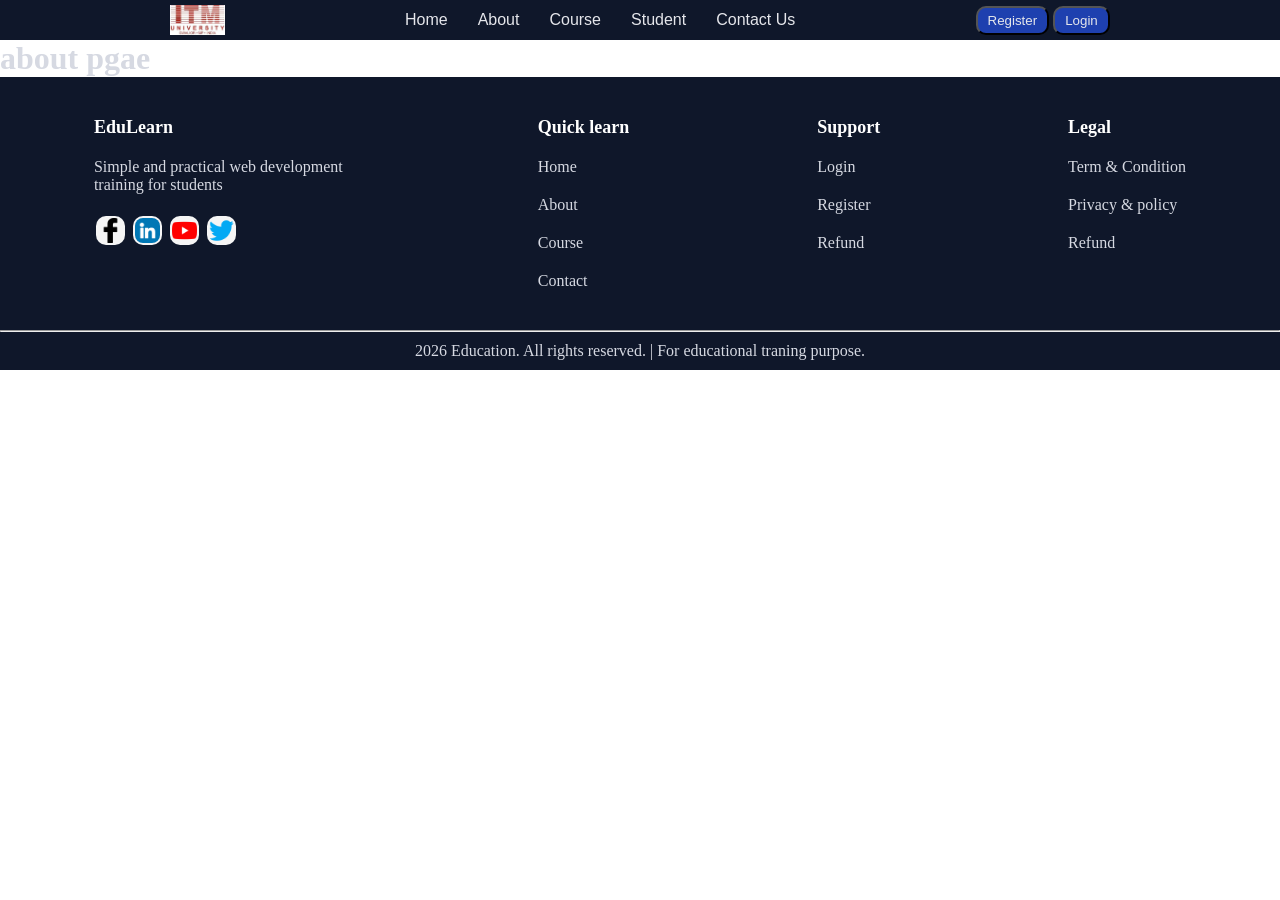
==== about.html @ 52ec39aa "starting project" ====
<!DOCTYPE html>
<html lang="en">
<head>
    <meta charset="UTF-8">
    <meta name="viewport" content="width=device-width, initial-scale=1.0">
    <title>About</title>
     <link rel="stylesheet" href="./css/about.css">
</head>
<body>
     <section>
        <header class="header">
          <img id="logo" src="../images/logo.png" alt="">
          <nav class="nav-link">
            <li><a href="../index.html"> Home</a></li>
            <li><a href="../about.html"> About</a></li>
            <li><a href="../course.html"> Course</a></li>
            <li><a href="../student.html"> Student</a></li>
            <li><a href="../contact.html"> Contact Us</a></li>
          
          
          </nav>
          <div class="btn-div">
            <a  class="btn" href="../register.html"> <button> Register</button></a>
            <a  class="btn" href="../login.html"> <button> Login</button></a>
          </div>


        </header>
    </section>
    <main>
        <h1>about pgae </h1>
    </main>

    <!-- footer -->
    <footer class="footer">
        <div>
            <!-- div top -->
             <div class="top-footer">
                <!-- item 1 -->
                 <div class="item-1 item">
                 <h4>EduLearn</h4>
                 <p>Simple and practical web development training for students</p>
                 <!-- social icons -->
                  <div class="social-icons">
                    <a href="#"><img src="./images/facebook-logo.png" alt=""></a>
                     <a href="#"><img src="./images/linkedin.png" alt=""></a>
                      <a href="#"><img src="./images/youtube.png" alt=""></a>
                       <a href="#"><img src="./images/twitter.png" alt=""></a>
                  </div>
                 </div>
                  
                    <!-- item 2 -->
                  
                 <div class="item">
                     <h4>Quick learn</h4>
                     <li><a href="./index.html">Home</a></li>
                     <li><a href="./about.html">About</a></li>
                     <li><a href="./course.html">Course</a></li>
                     <li><a href="./contact.html">Contact</a></li>
                 </div>
                  <!-- item 3 -->
                   <div class="item">
                    <h4>Support</h4>
                    <li><a href="./login.html">Login</a></li>
                    <li><a href="./register.html">Register</a></li>
                    <li><a href="./refund.html">Refund</a></li>
                   </div>
                   <!-- item 4 -->
                    <div class="item">
                        <h4>Legal</h4>
                        <li><a href="./term-condition.html">Term & Condition</a></li>
                         <li><a href="./privacy-policy.html">Privacy & policy</a></li>
                          <li><a href="./refund.html">Refund</a></li>
                          
                    </div>
             </div>
             <hr>
             <div class="bottom-section">
               <p> 2026 Education. All rights reserved. | For educational traning purpose.</p>
             </div>
        </div>
    </footer>
    
</body>
</html>
---- css/about.css ----
*{
            margin: 0;
            padding: 0;
        }
        .header{
            background-color: #0F172A;
            display: flex;
            justify-content: space-evenly;
            align-items: center;
            height: 40px;
            color: #E5E6EB;
        }
        #logo{
            height: 30px;
        }
        .nav-link{
            display: flex;
            gap: 10px;
            list-style: none;
            
           
        }

        .nav-link a{
            text-decoration: none;
            color: #E5E6EB;
            font-family: Inter, "Segoe UI", sans-serif;
            font-weight: 500;
             padding: 5px 10px;
            border-radius: 10px;
        }

        .nav-link a:hover{
            background-color: #1E40AF;
            color: white;
            padding: 5px 10px;
            border-radius: 10px;
        }
        .btn-div button{

            color: #E5E6EB;
            background-color: #1E40AF;
              padding: 5px 10px;
            border-radius: 10px;
        }
        .btn-div button:hover{
            color: white;
            font-weight: 400;

        }

        /* footer */

        * {
            margin: 0;
            padding: 0;
            color: #D6D9E2;
           
        }
        .footer{
            background-color: #0F172A;
        }

         .top-footer{
            display: flex;
            justify-content: space-around;
            list-style: none;
            padding-top: 40px;
            padding-bottom: 40px;
            align-items: start;

        }
        .item-1{
          width: 20%;
        }

        .social-icons img{
          height: 25px;
          background-color: whitesmoke;
          border-radius: 10px;
          padding: 2px;
          margin: 2px;
        }
       
        .item{
            display: flex;
            flex-direction: column;
            
             gap: 20px;
        }
        .item a {
            text-decoration: none;
        }
        .item h4{
            color: white;
            font-size: large;
            font-weight: 800;
        }
        .item a:hover{
            color: rgb(135, 135, 234);
        }
        .bottom-section {
            padding: 10px;
           text-align: center;

        }
        @media(max-width:740px){
            .top-footer{
                flex-direction: column;
                gap: 30px;
                align-items: start;
            }
            .item{
                width: auto;
                padding-left: 20px;
                gap: 20px;
            }
        }
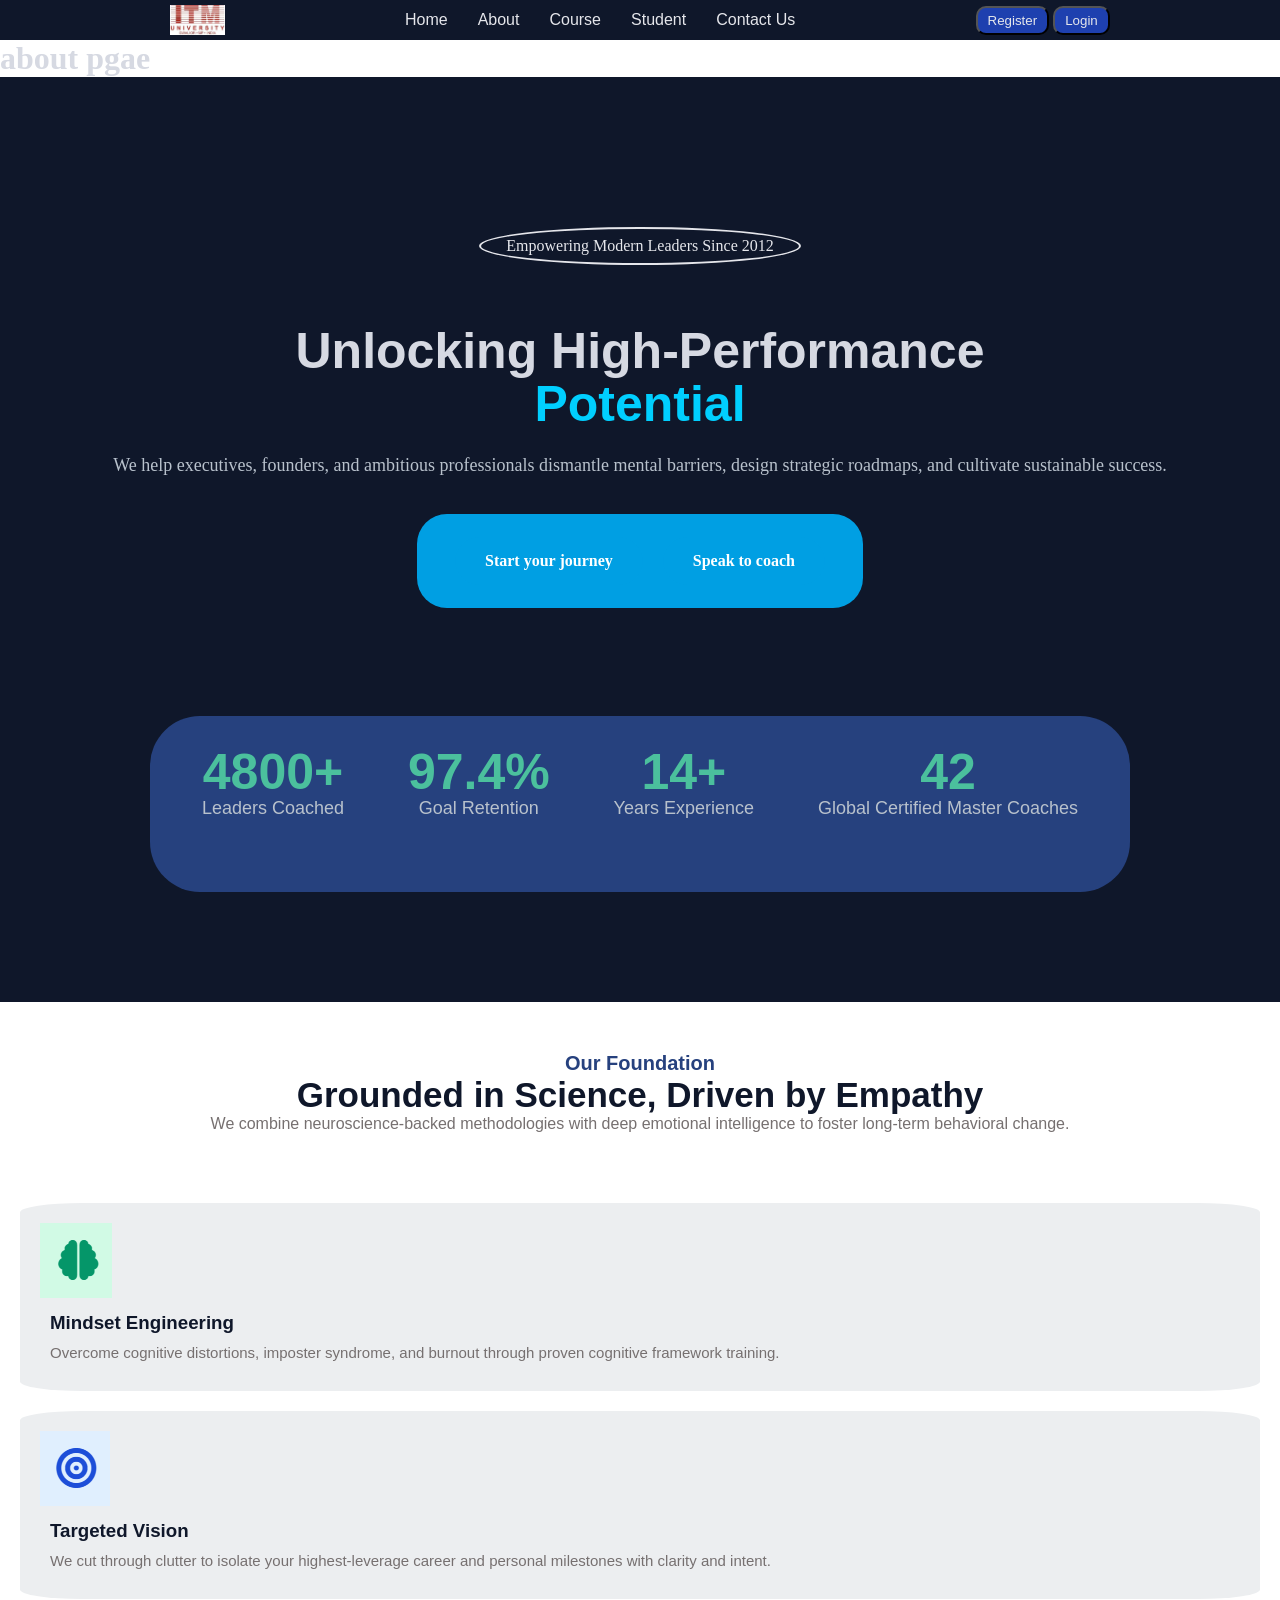
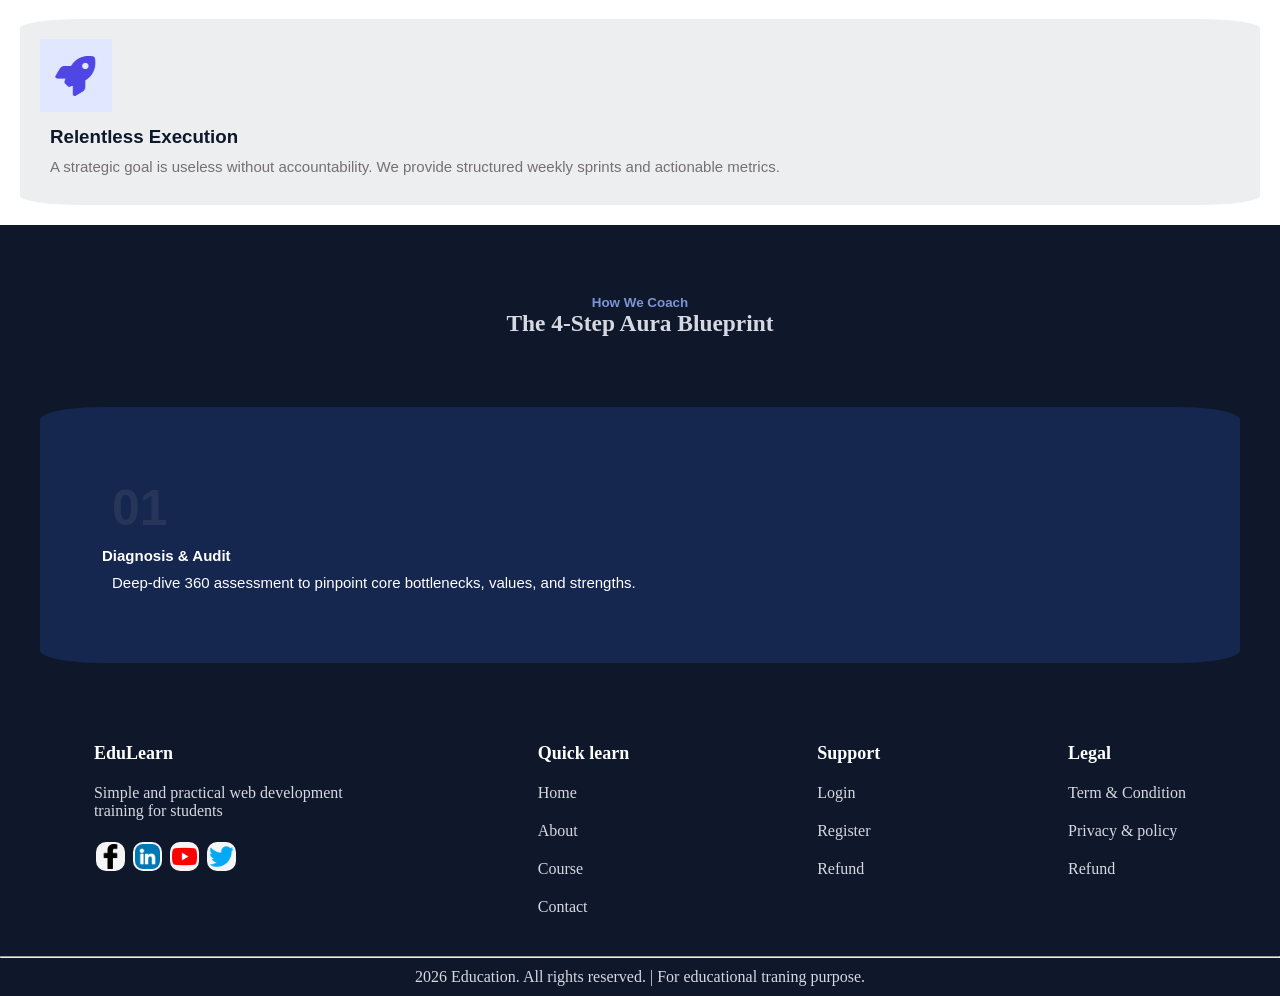
==== commit 34080e05: "Mini_prject_Edulearn" ====
--- a/about.html
+++ b/about.html
@@ -29,6 +29,61 @@
     </section>
     <main>
         <h1>about pgae </h1>
+
+        <div class="main-div">
+          <div class="head">Empowering Modern Leaders Since 2012</div>
+          <h1>Unlocking High-Performance
+          <span class="highlight">
+            Potential
+          </span></h1>
+          <p>We help executives, founders, and ambitious professionals dismantle mental 
+            barriers, design strategic roadmaps, and cultivate sustainable success.</p>
+            <div class="btn1">
+            <a href="#" class="btn1">Start your journey</a> 
+             <!-- <button>Start your journey</button> -->
+            <a href="./contact.html" class="btn1">Speak to coach</a>
+            </div>
+            <div class="div-item">
+              <h1>4800+<p>Leaders Coached</p></h1>
+              <h1>97.4%<p>Goal Retention</p></h1>
+              <h1>14+<p>Years Experience</p></h1>
+              <h1>42<p>Global Certified Master Coaches</p></h1>
+            </div>
+        </div>
+      <div>
+         <div class="mid-div">
+            <h6>Our Foundation</h6>
+            <h3>Grounded in Science, Driven by Empathy</h3>
+            <p>We combine neuroscience-backed methodologies with deep emotional intelligence to foster long-term behavioral change.</p>
+        </div>
+        <div class="div1">
+          <img src="./images/brain.png" alt="">
+          <h3>Mindset Engineering</h3>
+          <p>Overcome cognitive distortions, imposter syndrome, and burnout through proven cognitive framework training.</p>
+        </div>
+         <div class="div1">
+          <img src="./images/target.png" alt="">
+          <h3>Targeted Vision</h3>
+          <p>We cut through clutter to isolate your highest-leverage career and personal milestones with clarity and intent.</p>
+        </div>
+        <div class="div1">
+          <img src="./images/rocket.png" alt="">
+          <h3>Relentless Execution</h3>
+          <p>A strategic goal is useless without accountability. We provide structured weekly sprints and actionable metrics.</p>
+        </div>
+      </div>
+
+      <div class="lower_div">
+        <div class="lower_div1">
+          <h6>How We Coach</h6>
+          <h3>The 4-Step Aura Blueprint</h3>
+        </div>
+        <div class="lower_div2">
+          <h3>01</h3>
+          <h6>Diagnosis & Audit</h6>
+          <p>Deep-dive 360 assessment to pinpoint core bottlenecks, values, and strengths.</p>
+        </div>
+      </div>
     </main>
 
     <!-- footer -->
--- a/css/about.css
+++ b/css/about.css
@@ -75,7 +75,8 @@
         }
 
         .social-icons img{
-          height: 25px;
+          height: 25px;;
+            padding: 70px 50px;
           background-color: whitesmoke;
           border-radius: 10px;
           padding: 2px;
@@ -115,4 +116,158 @@
                 padding-left: 20px;
                 gap: 20px;
             }
-        }+        }
+
+        /* Main Section */
+
+        .main-div{
+            background-color:#0F172A;
+            min-height: 650;
+            text-align: center;
+            color: white;
+            padding: 50px;
+            /* margin-bottom: 40px; */
+            
+        }
+        .head{
+            color: #E5E6EB;
+            margin: 100px auto 50px;
+            border: 2px solid #E5E6EB;
+            border-radius: 50%;
+            display: inline-block;
+            padding: 8px 25px;
+
+            
+        }
+        .main-div h1 {
+           font-size: 50px;
+           line-height: 1.05;
+           margin: 10px auto 25px;
+           max-width: 800px;
+           font-family:  Inter, "Segoe UI", sans-serif;
+        }
+        .highlight{
+            color: #00cfff;
+        }
+        .main-div p{
+            font-size: 18px;
+            color: #b8c1cc;
+            max-width: 750;
+            margin: 0 auto 30px;
+            
+        }
+
+         /* Button */
+
+
+         .btn1{
+            display: inline-block;
+            padding: 15px 30px;
+            border-radius: 30px;
+            text-decoration: none;
+            margin: 8px;
+            font-weight: bold;
+            background-color: #009fe3;
+            color: white;
+         }
+          .btn1 :hover{
+            color:#0F172A;
+            background-color:white ;
+          }
+          .div-item{
+            background-color: #26417e;
+            display: flex;
+            border-radius: 50px;
+            padding: 20px;
+            margin: 100px;
+            margin-bottom: 60px;
+          }
+          .div-item p{
+           font-weight: 100;
+          }
+
+          .div-item h1 {
+            color: #4bc09d;
+          }
+
+          .mid-div{
+             background-color:white;
+            min-height: 650;
+            text-align: center;
+            /* color: white; */
+            padding: 50px;
+            
+          }
+          .mid-div h6{
+            color:#26417e;
+            font-size: 20px;
+            font-family:Inter, "Segoe UI", sans-serif ;
+          }
+          .mid-div h3{
+            color: #0F172A;
+            font-family:Inter, "Segoe UI", sans-serif;
+            font-size: 35px;
+          }
+          .mid-div p{
+            color: rgb(118, 112, 112);
+            font-family:Inter, "Segoe UI", sans-serif;
+          }
+          .div1{
+            padding: 20px;
+            margin: 20px;
+            background-color: rgb(236, 238, 240);
+            border-radius: 5%;
+          }
+          .div1 h3{
+            margin: 10px;
+            color: #0F172A;
+            font-family:Inter, "Segoe UI", sans-serif;
+          }
+          .div1 p{
+            margin: 10px;
+            color: rgb(118, 112, 112);
+            font-family:Inter, "Segoe UI", sans-serif;
+            font-size: 15px;
+         }
+         .lower_div{
+            background-color:#0F172A;
+            padding: 20px;
+         }
+
+         .lower_div1{
+            min-height: 650;
+            text-align: center;
+            font-size: 20px;
+            padding: 50px;
+         }
+         .lower_div1 h6{
+          color:#7b95d4;
+          font-family:Inter, "Segoe UI", sans-serif;
+          gap: 10px;
+         }
+         .lower_div2{
+            border: white;
+            background-color:#15264f;
+            padding: 5%;
+            margin: 20px;
+            border-radius: 5%;
+         }
+
+          .lower_div2 h3{
+            margin: 10px;
+            color: #273658;
+            font-size: 50px;
+            font-family:Inter, "Segoe UI", sans-serif;
+         }
+         .lower_div2 h6{
+            color:white;
+            font-size: 15px;
+            font-family:Inter, "Segoe UI", sans-serif ;
+         }
+         .lower_div2 p{
+           margin: 10px;
+            color: white;
+            font-family:Inter, "Segoe UI", sans-serif;
+            font-size: 15px;
+         }
+        
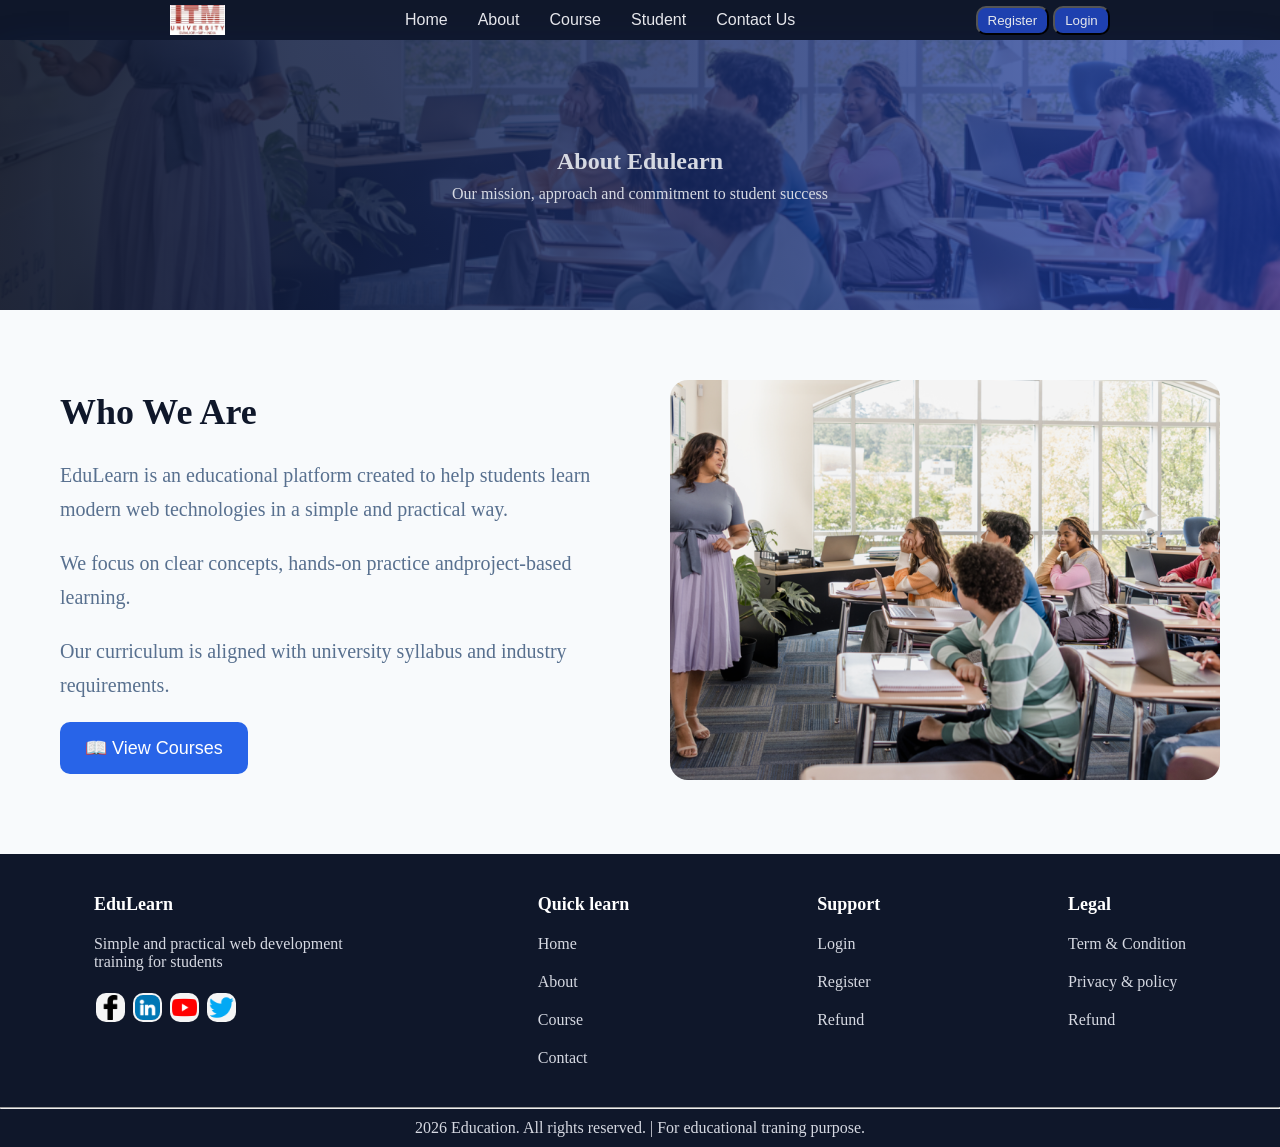
==== commit 1a1ffbbc: "landing_page" ====
--- a/about.html
+++ b/about.html
@@ -28,62 +28,32 @@
         </header>
     </section>
     <main>
-        <h1>about pgae </h1>
+      
+      <section class="hero-section">
+        <div class="hero-box">
+          <h1>About Edulearn</h1>
+          <p>Our mission, approach and commitment to student success</p>
+        </div>
+      </section>
+      <section class="about-section">
 
-        <div class="main-div">
-          <div class="head">Empowering Modern Leaders Since 2012</div>
-          <h1>Unlocking High-Performance
-          <span class="highlight">
-            Potential
-          </span></h1>
-          <p>We help executives, founders, and ambitious professionals dismantle mental 
-            barriers, design strategic roadmaps, and cultivate sustainable success.</p>
-            <div class="btn1">
-            <a href="#" class="btn1">Start your journey</a> 
-             <!-- <button>Start your journey</button> -->
-            <a href="./contact.html" class="btn1">Speak to coach</a>
-            </div>
-            <div class="div-item">
-              <h1>4800+<p>Leaders Coached</p></h1>
-              <h1>97.4%<p>Goal Retention</p></h1>
-              <h1>14+<p>Years Experience</p></h1>
-              <h1>42<p>Global Certified Master Coaches</p></h1>
-            </div>
+    <div class="about-content">
+
+        <div class="about-text">
+            <h2>Who We Are</h2>
+            <p>EduLearn is an educational platform created to help students learn modern web technologies in a simple and practical way.</p>
+            <p>We focus on clear concepts, hands-on practice andproject-based learning.</p>
+            <p> Our curriculum is aligned with university syllabus and industry requirements.</p>
+            <button class="course-btn">📖 View Courses</button>
         </div>
-      <div>
-         <div class="mid-div">
-            <h6>Our Foundation</h6>
-            <h3>Grounded in Science, Driven by Empathy</h3>
-            <p>We combine neuroscience-backed methodologies with deep emotional intelligence to foster long-term behavioral change.</p>
+
+        <div class="about-image">
+            <img src="../images/about_page/image1.png" alt="Students learning">
         </div>
-        <div class="div1">
-          <img src="./images/brain.png" alt="">
-          <h3>Mindset Engineering</h3>
-          <p>Overcome cognitive distortions, imposter syndrome, and burnout through proven cognitive framework training.</p>
-        </div>
-         <div class="div1">
-          <img src="./images/target.png" alt="">
-          <h3>Targeted Vision</h3>
-          <p>We cut through clutter to isolate your highest-leverage career and personal milestones with clarity and intent.</p>
-        </div>
-        <div class="div1">
-          <img src="./images/rocket.png" alt="">
-          <h3>Relentless Execution</h3>
-          <p>A strategic goal is useless without accountability. We provide structured weekly sprints and actionable metrics.</p>
-        </div>
-      </div>
 
-      <div class="lower_div">
-        <div class="lower_div1">
-          <h6>How We Coach</h6>
-          <h3>The 4-Step Aura Blueprint</h3>
-        </div>
-        <div class="lower_div2">
-          <h3>01</h3>
-          <h6>Diagnosis & Audit</h6>
-          <p>Deep-dive 360 assessment to pinpoint core bottlenecks, values, and strengths.</p>
-        </div>
-      </div>
+    </div>
+
+</section>
     </main>
 
     <!-- footer -->
--- a/css/about.css
+++ b/css/about.css
@@ -120,154 +120,87 @@
 
         /* Main Section */
 
-        .main-div{
-            background-color:#0F172A;
-            min-height: 650;
-            text-align: center;
-            color: white;
-            padding: 50px;
-            /* margin-bottom: 40px; */
-            
-        }
-        .head{
-            color: #E5E6EB;
-            margin: 100px auto 50px;
-            border: 2px solid #E5E6EB;
-            border-radius: 50%;
-            display: inline-block;
-            padding: 8px 25px;
-
-            
-        }
-        .main-div h1 {
-           font-size: 50px;
-           line-height: 1.05;
-           margin: 10px auto 25px;
-           max-width: 800px;
-           font-family:  Inter, "Segoe UI", sans-serif;
-        }
-        .highlight{
-            color: #00cfff;
-        }
-        .main-div p{
-            font-size: 18px;
-            color: #b8c1cc;
-            max-width: 750;
-            margin: 0 auto 30px;
-            
-        }
-
-         /* Button */
-
-
-         .btn1{
-            display: inline-block;
-            padding: 15px 30px;
-            border-radius: 30px;
-            text-decoration: none;
-            margin: 8px;
-            font-weight: bold;
-            background-color: #009fe3;
-            color: white;
-         }
-          .btn1 :hover{
-            color:#0F172A;
-            background-color:white ;
-          }
-          .div-item{
-            background-color: #26417e;
-            display: flex;
-            border-radius: 50px;
-            padding: 20px;
-            margin: 100px;
-            margin-bottom: 60px;
-          }
-          .div-item p{
-           font-weight: 100;
-          }
-
-          .div-item h1 {
-            color: #4bc09d;
-          }
-
-          .mid-div{
-             background-color:white;
-            min-height: 650;
-            text-align: center;
-            /* color: white; */
-            padding: 50px;
-            
-          }
-          .mid-div h6{
-            color:#26417e;
-            font-size: 20px;
-            font-family:Inter, "Segoe UI", sans-serif ;
-          }
-          .mid-div h3{
-            color: #0F172A;
-            font-family:Inter, "Segoe UI", sans-serif;
-            font-size: 35px;
-          }
-          .mid-div p{
-            color: rgb(118, 112, 112);
-            font-family:Inter, "Segoe UI", sans-serif;
-          }
-          .div1{
-            padding: 20px;
-            margin: 20px;
-            background-color: rgb(236, 238, 240);
-            border-radius: 5%;
-          }
-          .div1 h3{
-            margin: 10px;
-            color: #0F172A;
-            font-family:Inter, "Segoe UI", sans-serif;
-          }
-          .div1 p{
-            margin: 10px;
-            color: rgb(118, 112, 112);
-            font-family:Inter, "Segoe UI", sans-serif;
-            font-size: 15px;
-         }
-         .lower_div{
-            background-color:#0F172A;
-            padding: 20px;
-         }
-
-         .lower_div1{
-            min-height: 650;
-            text-align: center;
-            font-size: 20px;
-            padding: 50px;
-         }
-         .lower_div1 h6{
-          color:#7b95d4;
-          font-family:Inter, "Segoe UI", sans-serif;
-          gap: 10px;
-         }
-         .lower_div2{
-            border: white;
-            background-color:#15264f;
-            padding: 5%;
-            margin: 20px;
-            border-radius: 5%;
-         }
-
-          .lower_div2 h3{
-            margin: 10px;
-            color: #273658;
-            font-size: 50px;
-            font-family:Inter, "Segoe UI", sans-serif;
-         }
-         .lower_div2 h6{
-            color:white;
-            font-size: 15px;
-            font-family:Inter, "Segoe UI", sans-serif ;
-         }
-         .lower_div2 p{
-           margin: 10px;
-            color: white;
-            font-family:Inter, "Segoe UI", sans-serif;
-            font-size: 15px;
-         }
-        +         .hero-section {
+    height: 30vh;
+
+    background-image:
+        linear-gradient(
+            90deg,
+            rgba(15, 23, 42, 0.90) 0%,
+            rgba(30, 64, 175, 0.70) 100%
+        ),
+        url('../images/about_page/image1.png');
+
+    background-position: center;
+    background-repeat: no-repeat;
+    background-size: cover;
+
+    box-shadow: 0 20px 45px rgba(30, 64, 175, 0.22);
+}
+
+.hero-box {
+    display: flex;
+    flex-direction: column;
+    justify-content: center;
+    align-items: center;
+    gap: 10px;
+    height: 100%;
+    color: white;
+    text-align: center;
+}
+
+.about-section {
+    padding: 70px 60px;
+    background-color: #f8fafc;
+}
+
+.about-content {
+    display: flex;
+    align-items: center;
+    gap: 60px;
+}
+
+/* Left side */
+.about-text {
+    width: 50%;
+}
+
+.about-text h2 {
+    font-size: 36px;
+    color: #0f172a;
+    margin-bottom: 25px;
+}
+
+.about-text p {
+    font-size: 20px;
+    line-height: 1.7;
+    color: #58708f;
+    margin-bottom: 20px;
+}
+
+/* Button */
+.course-btn {
+    padding: 15px 25px;
+    background-color: #2864e8;
+    color: white;
+    border: none;
+    border-radius: 10px;
+    font-size: 18px;
+    cursor: pointer;
+}
+
+.course-btn:hover {
+    background-color: #1e40af;
+}
+
+/* Right side */
+.about-image {
+    width: 50%;
+}
+
+.about-image img {
+    width: 100%;
+    height: 400px;
+    object-fit: cover;
+    border-radius: 18px;
+}
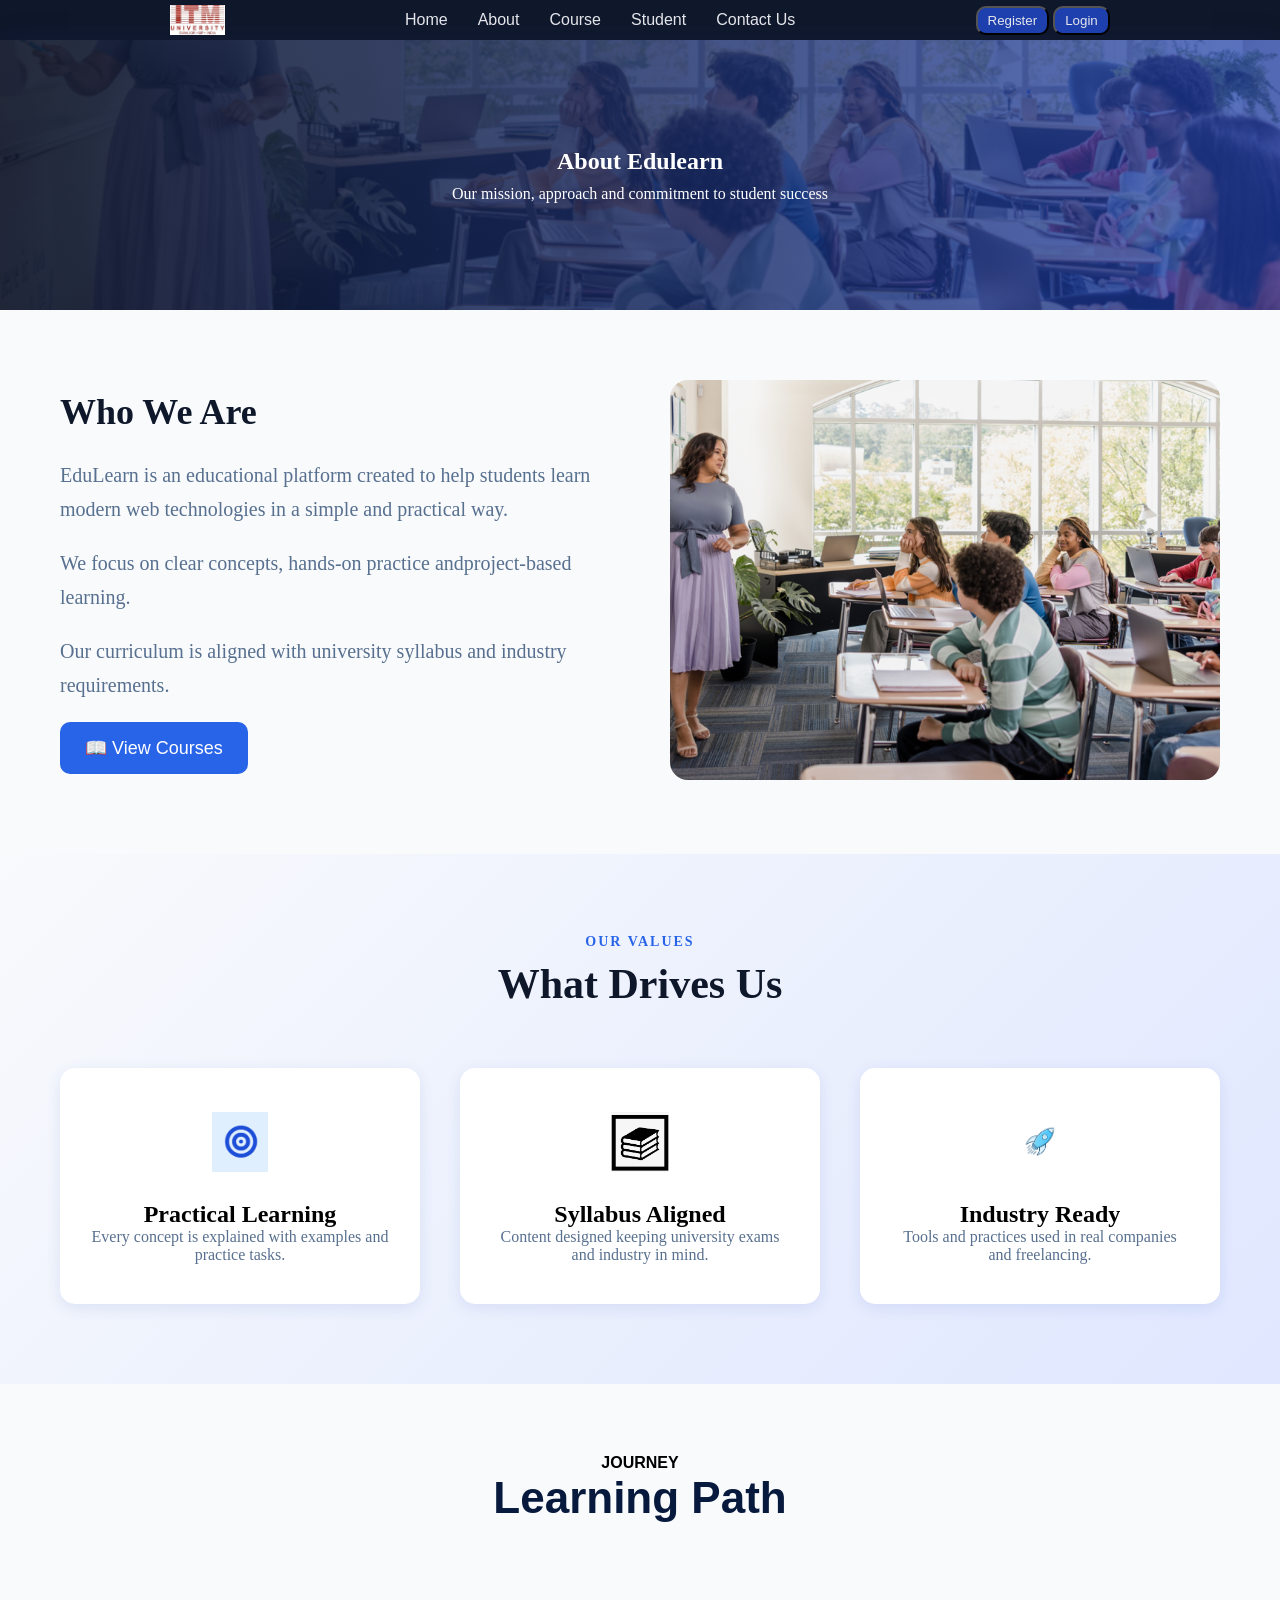
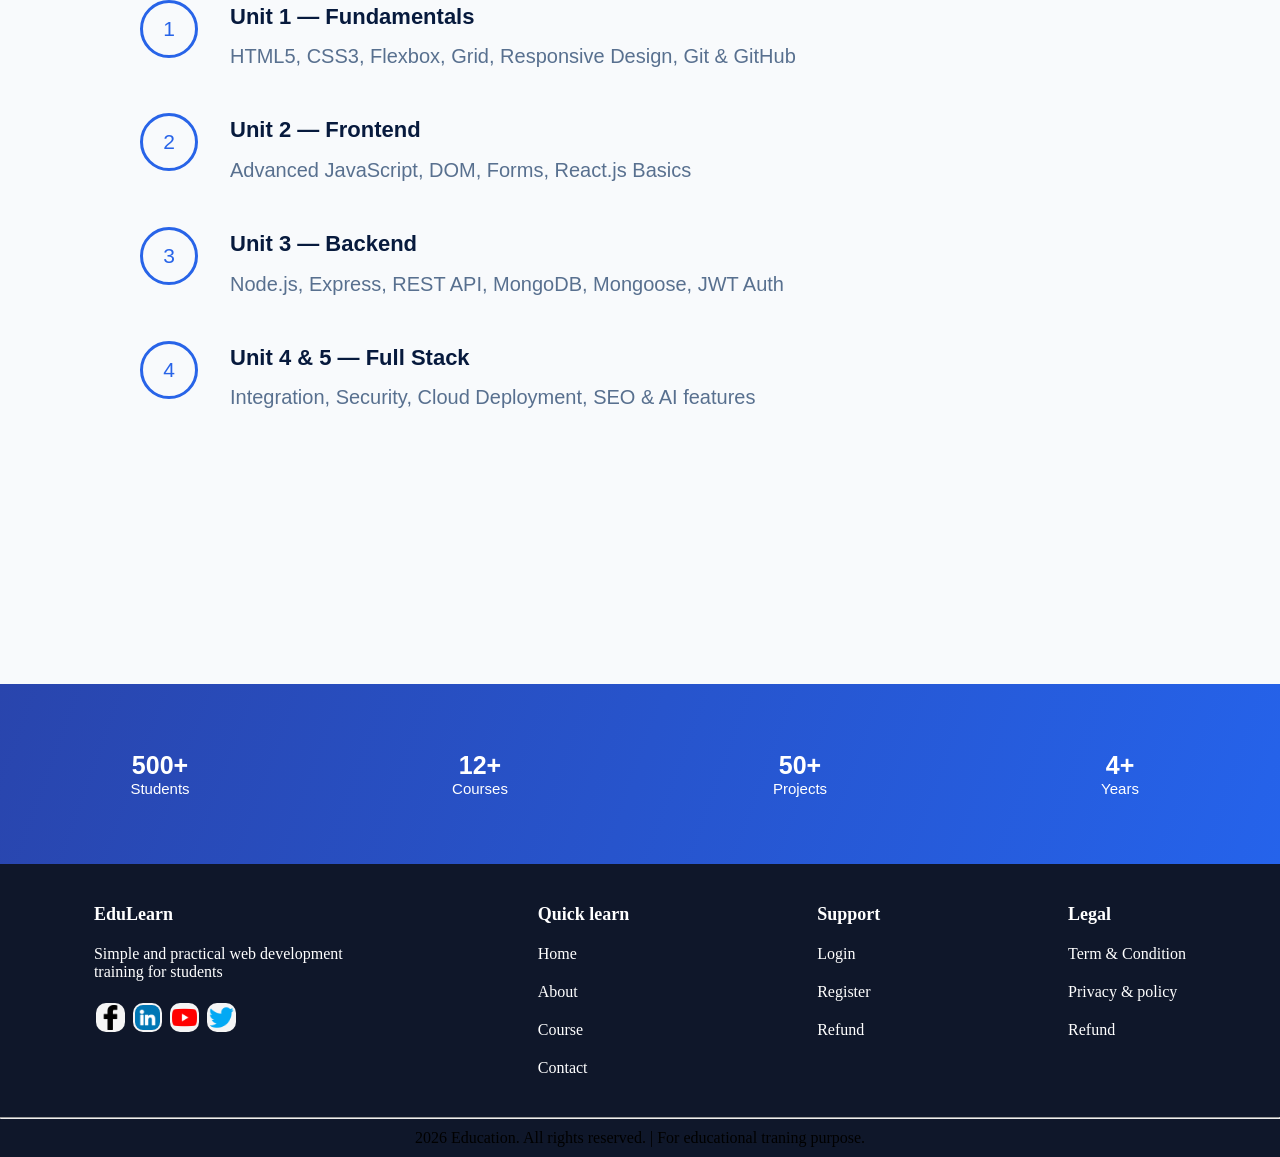
==== commit 77baea53: "contact_page" ====
--- a/about.html
+++ b/about.html
@@ -52,6 +52,121 @@
         </div>
 
     </div>
+<!-- value-section -->
+
+      </section>
+      <section class="values-section">
+       
+          <div class="values-header">
+            <h4>OUR VALUES</h4>
+            <h1>What Drives Us</h1>
+          </div>
+
+          <div class="values-cards">
+
+            <div class="value-card">
+              <div class="card-icon">
+                <img src="./images/target.png" alt="Target">
+              </div>
+              <h2>Practical Learning</h2>
+              <p>Every concept is explained with examples and practice tasks.</p>
+            </div>
+
+            <div class="value-card">
+              <div class="card-icon">
+                <img src="./images/about_page/syllabus.png" alt="Syllabus">
+              </div>
+              <h2>Syllabus Aligned</h2>
+              <p>Content designed keeping university exams and industry in mind.</p>
+            </div>
+
+            <div class="value-card">
+              <div class="card-icon">
+                <img src="./images/about_page/rocket.png" alt="Industry">
+              </div>
+              <h2>Industry Ready</h2>
+              <p>Tools and practices used in real companies and freelancing.</p>
+            </div>
+
+          </div>
+        
+      </section>
+<!-- unit-section -->
+
+      <section class="unit-section">
+
+  <div class="unit-header">
+    <h4>JOURNEY</h4>
+    <h1>Learning Path</h1>
+  </div>
+
+  <div class="unit-cards">
+
+    <div class="unit-card">
+      <div class="unit-number">1</div>
+
+      <div>
+        <h2>Unit 1 — Fundamentals</h2>
+        <p>HTML5, CSS3, Flexbox, Grid, Responsive Design, Git & GitHub</p>
+      </div>
+    </div>
+
+
+    <div class="unit-card">
+      <div class="unit-number">2</div>
+
+      <div>
+        <h2>Unit 2 — Frontend</h2>
+        <p>Advanced JavaScript, DOM, Forms, React.js Basics</p>
+      </div>
+    </div>
+
+
+    <div class="unit-card">
+      <div class="unit-number">3</div>
+
+      <div>
+        <h2>Unit 3 — Backend</h2>
+        <p>Node.js, Express, REST API, MongoDB, Mongoose, JWT Auth</p>
+      </div>
+    </div>
+
+
+    <div class="unit-card">
+      <div class="unit-number">4</div>
+
+      <div>
+        <h2>Unit 4 & 5 — Full Stack</h2>
+        <p>Integration, Security, Cloud Deployment, SEO & AI features</p>
+      </div>
+    </div>
+
+  </div>
+
+</section>
+
+<!-- status section--->
+ <section class="stats-section">
+
+  <div class="stat">
+    <h2>500+</h2>
+    <p>Students</p>
+  </div>
+
+  <div class="stat">
+    <h2>12+</h2>
+    <p>Courses</p>
+  </div>
+
+  <div class="stat">
+    <h2>50+</h2>
+    <p>Projects</p>
+  </div>
+
+  <div class="stat">
+    <h2>4+</h2>
+    <p>Years</p>
+  </div>
 
 </section>
     </main>
--- a/css/about.css
+++ b/css/about.css
@@ -54,8 +54,6 @@
         * {
             margin: 0;
             padding: 0;
-            color: #D6D9E2;
-           
         }
         .footer{
             background-color: #0F172A;
@@ -86,11 +84,12 @@
         .item{
             display: flex;
             flex-direction: column;
-            
+            color: white;
              gap: 20px;
         }
         .item a {
             text-decoration: none;
+            color: white;
         }
         .item h4{
             color: white;
@@ -203,4 +202,389 @@
     height: 400px;
     object-fit: cover;
     border-radius: 18px;
+}
+
+      /* Values Section */
+.values-section {
+    padding: 80px 60px;
+    background: linear-gradient(135deg, #f8fafc 0%, #e0e7ff 100%);
+}
+
+
+
+.values-header {
+    text-align: center;
+    margin-bottom: 60px;
+}
+
+.values-header h4 {
+    font-size: 14px;
+    font-weight: 600;
+    color: #2864e8;
+    text-transform: uppercase;
+    letter-spacing: 2px;
+    margin-bottom: 10px;
+}
+
+.values-header h1 {
+    font-size: 42px;
+    color: #0f172a;
+    font-weight: 800;
+    margin: 0;
+}
+
+.values-cards {
+    display: grid;
+    grid-template-columns: repeat(auto-fit, minmax(300px, 1fr));
+    gap: 40px;
+}
+
+.value-card {
+    background: white;
+    padding: 40px 30px;
+    border-radius: 15px;
+    text-align: center;
+    box-shadow: 0 4px 15px rgba(30, 64, 175, 0.1);
+    transition: all 0.3s ease;
+    border-top: 4px solid transparent;
+}
+.value-card p{
+    gap: 20px;
+    color: #58708f;
+}
+
+.value-card:hover {
+    transform: translateY(-10px);
+    box-shadow: 0 12px 25px rgba(30, 64, 175, 0.2);
+    /* border-top-color: #2864e8; */
+}
+
+.card-icon {
+    margin-bottom: 25px;
+}
+
+.card-icon img {
+    height: 60px;
+    width: 60px;
+    object-fit: contain;
+}
+
+.card-title {
+    font-size: 22px;
+    color: #0f172a;
+    font-weight: 700;
+    margin-bottom: 15px;
+}
+
+.card-description {
+    font-size: 16px;
+    color: #58708f;
+    line-height: 1.6;
+    margin: 0;
+}
+
+/* Responsive Design */
+@media (max-width: 768px) {
+    .values-section {
+        padding: 60px 30px;
+    }
+
+    .values-title {
+        font-size: 32px;
+    }
+
+    .values-cards {
+        gap: 25px;
+    }
+
+    .value-card {
+        padding: 30px 20px;
+    }
+}
+/* =========================
+   Learning Path Section
+   ========================= */
+
+.unit-section {
+  width: 100%;
+  min-height: 100vh;
+  background: #f8fafc;
+  padding: 70px 20px 80px;
+  box-sizing: border-box;
+  font-family: Arial, Helvetica, sans-serif;
+}
+
+/* Header */
+
+.unit-header {
+  text-align: center;
+  margin-bottom: 75px;
+}
+
+.unit-subtitle {
+  display: inline-block;
+  margin: 0 0 25px;
+  padding: 13px 24px;
+  border-radius: 30px;
+  background: #eff6ff;
+  color: #2563eb;
+  font-size: 18px;
+  font-weight: 500;
+  letter-spacing: 0.5px;
+}
+
+.unit-header h1 {
+  margin: 0;
+  color: #071a3d;
+  font-size: 44px;
+  font-weight: 700;
+  line-height: 1.2;
+}
+
+
+/* =========================
+   Units
+   ========================= */
+
+.unit-cards {
+  width: min(100%, 1000px);
+  margin: 0 auto;
+
+  display: flex;
+  flex-direction: column;
+  gap: 42px;
+}
+
+.unit-card {
+  display: grid;
+  grid-template-columns: 70px 1fr;
+  column-gap: 20px;
+  align-items: start;
+}
+
+
+
+.unit-number {
+  width: 58px;
+  height: 58px;
+
+  border: 3px solid #2864e8;
+  border-radius: 50%;
+
+  display: flex;
+  align-items: center;
+  justify-content: center;
+
+  color: #2864e8;
+  font-size: 21px;
+  font-weight: 500;
+
+  background: #f8fafc;
+  box-sizing: border-box;
+}
+
+
+
+.unit-card h2 {
+  margin: 3px 0 10px;
+
+  color: #071a3d;
+  font-size: 22px;
+  font-weight: 700;
+  line-height: 1.3;
+}
+
+.unit-card p {
+  margin: 0;
+
+  color: #58708f;
+  font-size: 20px;
+  font-weight: 400;
+  line-height: 1.5;
+}
+
+
+/* =========================
+   Tablet
+   ========================= */
+
+@media (max-width: 768px) {
+
+  .unit-section {
+    padding: 55px 20px 60px;
+  }
+
+  .unit-header {
+    margin-bottom: 55px;
+  }
+
+  .unit-header h1 {
+    font-size: 36px;
+  }
+
+  .unit-subtitle {
+    font-size: 16px;
+    padding: 11px 20px;
+  }
+
+  .unit-cards {
+    gap: 35px;
+  }
+
+  .unit-card {
+    grid-template-columns: 60px 1fr;
+    column-gap: 15px;
+  }
+
+  .unit-number {
+    width: 52px;
+    height: 52px;
+    font-size: 18px;
+  }
+
+  .unit-card h2 {
+    font-size: 20px;
+  }
+
+  .unit-card p {
+    font-size: 17px;
+  }
+}
+
+
+/* =========================
+   Mobile
+   ========================= */
+
+@media (max-width: 480px) {
+
+  .unit-section {
+    padding: 45px 16px 50px;
+  }
+
+  .unit-header {
+    margin-bottom: 45px;
+  }
+
+  .unit-header h1 {
+    font-size: 30px;
+  }
+
+  .unit-subtitle {
+    font-size: 14px;
+    padding: 10px 18px;
+  }
+
+  .unit-cards {
+    gap: 30px;
+  }
+
+  .unit-card {
+    grid-template-columns: 50px 1fr;
+    column-gap: 12px;
+  }
+
+  .unit-number {
+    width: 46px;
+    height: 46px;
+    border-width: 2px;
+    font-size: 16px;
+  }
+
+  .unit-card h2 {
+    margin-top: 1px;
+    font-size: 18px;
+  }
+
+  .unit-card p {
+    font-size: 15px;
+    line-height: 1.45;
+  }
+}
+/* 
+status-section */
+
+.stats-section {
+  width: 100%;
+  min-height: 180px;
+
+  background: linear-gradient(
+    110deg,
+    #2945ad,
+    #2563eb
+  );
+
+  display: flex;
+  align-items: center;
+  justify-content: space-around;
+/* 
+  padding: 20px 20px; */
+
+  font-family: Arial, Helvetica, sans-serif;
+}
+
+.stat {
+  flex: 1;
+  text-align: center;
+}
+
+.stat h2 {
+  /* margin: 0 0 16px; */
+
+  color: white;
+
+  font-size: 25px;
+  font-weight: 800;
+
+ 
+}
+
+.stat p {
+  margin: 0;
+
+  color: white;
+
+  font-size: 15px;
+  font-weight: 400;
+
+ 
+}
+
+
+@media (max-width: 768px) {
+
+  .stats-section {
+    padding: 40px 20px;
+  }
+
+  .stat h2 {
+    font-size: 44px;
+  }
+
+  .stat p {
+    font-size: 19px;
+  }
+}
+
+
+@media (max-width: 600px) {
+
+  .stats-section {
+    min-height: auto;
+
+    display: grid;
+    grid-template-columns: 1fr 1fr;
+
+    gap: 40px 20px;
+
+    padding: 50px 20px;
+  }
+
+  .stat h2 {
+    font-size: 38px;
+  }
+
+  .stat p {
+    font-size: 17px;
+  }
 }
